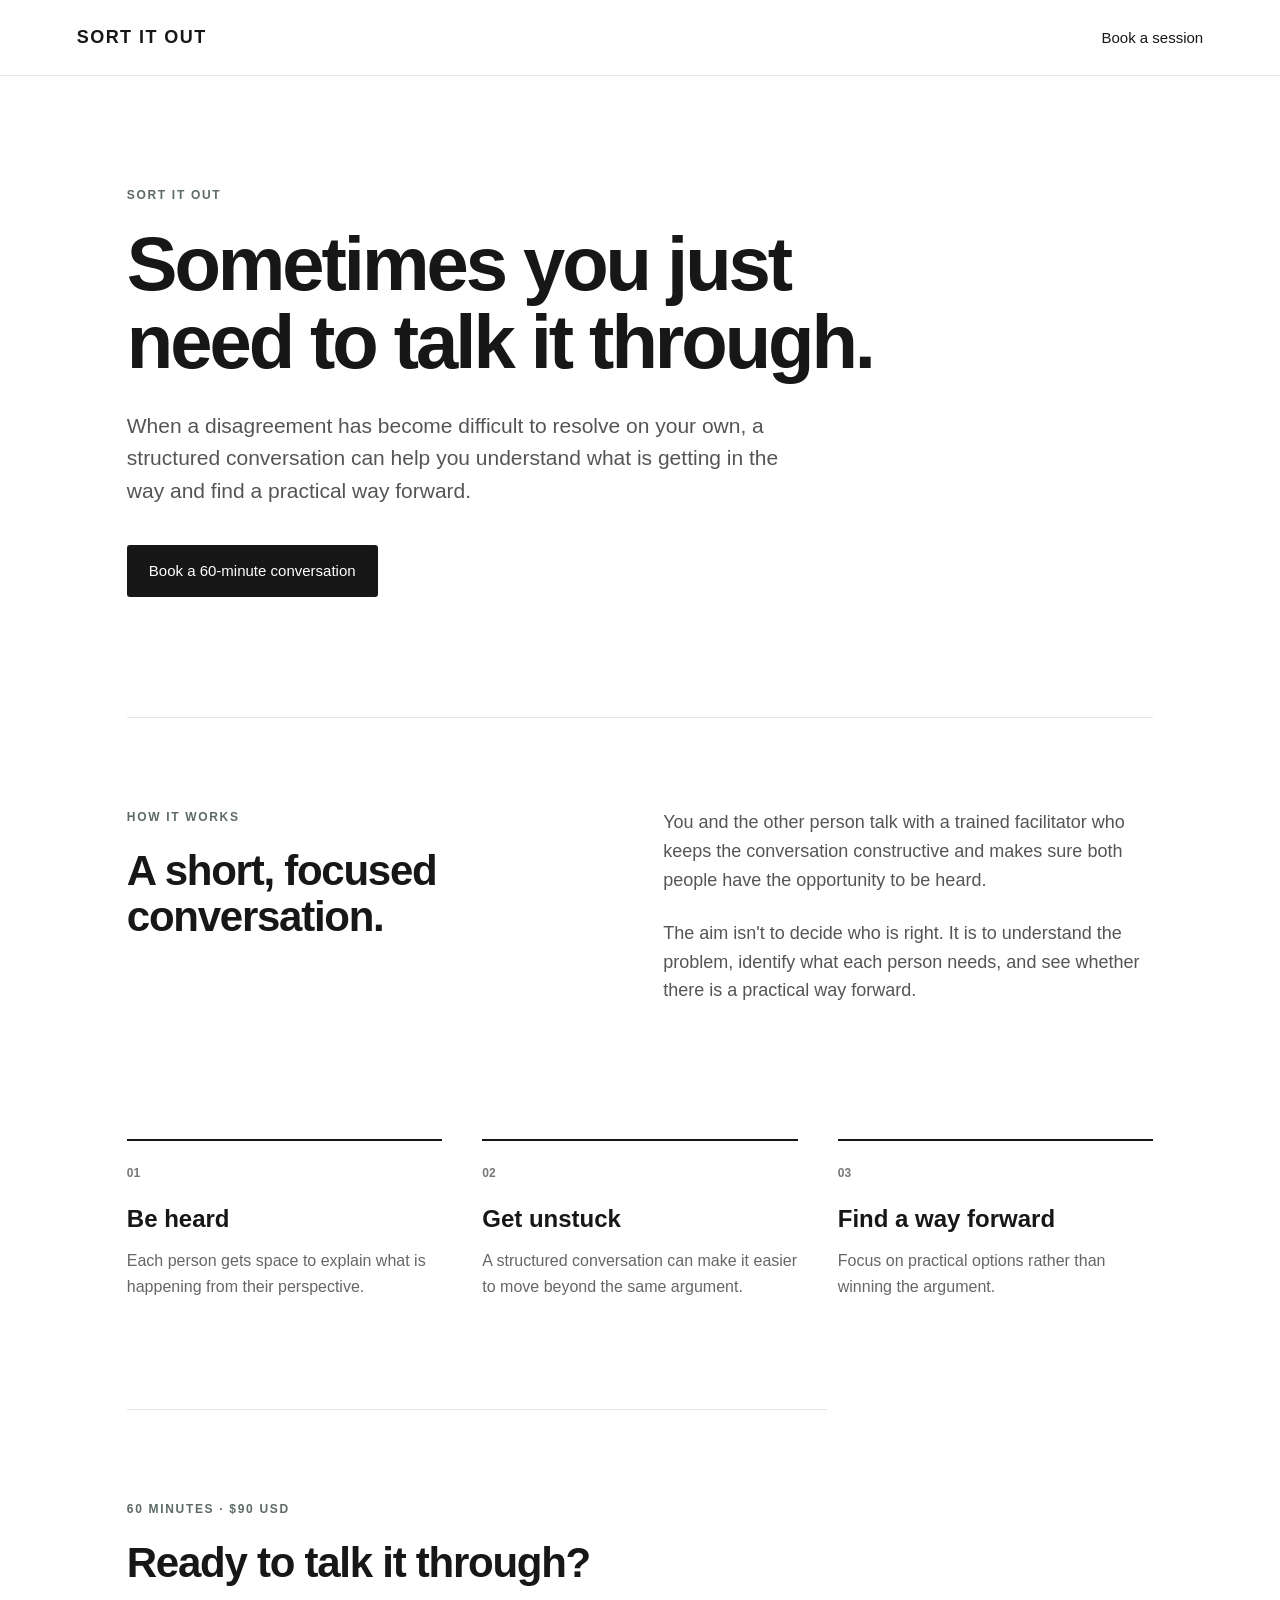
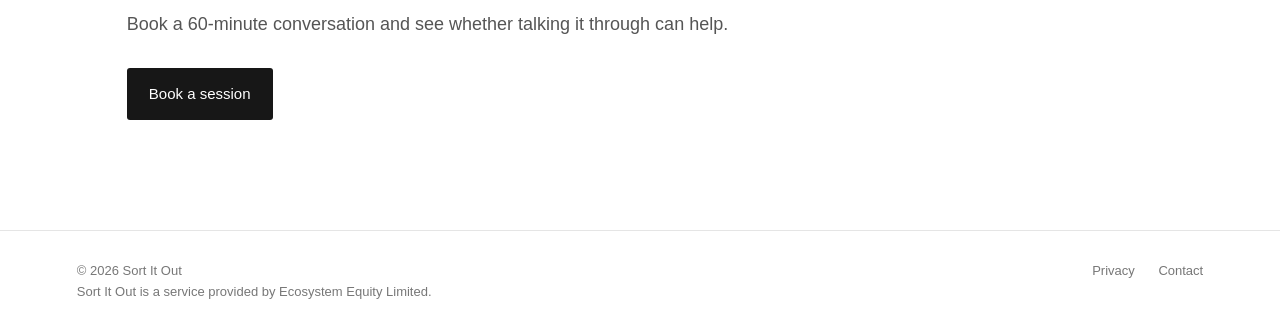
==== index.html @ 5a7c3847 "Update booking link in index.html" ====
<!DOCTYPE html>
<html lang="en">
<head>
    <meta charset="UTF-8">
    <meta name="viewport" content="width=device-width, initial-scale=1.0">
    <title>Sort It Out — Find a way forward</title>
    <meta name="description" content="Sort It Out helps people have difficult conversations and find a practical way forward.">
    <link rel="stylesheet" href="style.css">
</head>

<body>

<header>
    <div class="logo">SORT IT OUT</div>
    <a href="https://calendly.com/sort-it-out/60-min">Book a session</a>
</header>

<main>

    <section class="hero">
        <p class="eyebrow">SORT IT OUT</p>

        <h1>Sometimes you just need to talk it through.</h1>

        <p class="intro">
            When a disagreement has become difficult to resolve on your own,
            a structured conversation can help you understand what is getting
            in the way and find a practical way forward.
        </p>

        <a class="button" href="https://calendly.com/mark-ecosystemequity/sort-it-out">
            Book a 60-minute conversation
        </a>
    </section>


    <section class="section">
        <div class="section-heading">
            <p class="eyebrow">HOW IT WORKS</p>
            <h2>A short, focused conversation.</h2>
        </div>

        <div class="text">
            <p>
                You and the other person talk with a trained facilitator who
                keeps the conversation constructive and makes sure both people
                have the opportunity to be heard.
            </p>

            <p>
                The aim isn't to decide who is right. It is to understand the
                problem, identify what each person needs, and see whether there
                is a practical way forward.
            </p>
        </div>
    </section>


    <section class="three-column">

        <div>
            <span>01</span>
            <h3>Be heard</h3>
            <p>
                Each person gets space to explain what is happening from
                their perspective.
            </p>
        </div>

        <div>
            <span>02</span>
            <h3>Get unstuck</h3>
            <p>
                A structured conversation can make it easier to move beyond
                the same argument.
            </p>
        </div>

        <div>
            <span>03</span>
            <h3>Find a way forward</h3>
            <p>
                Focus on practical options rather than winning the argument.
            </p>
        </div>

    </section>


    <section class="book" id="book">
        <p class="eyebrow">60 MINUTES · $90 USD</p>

        <h2>Ready to talk it through?</h2>

        <p>
            Book a 60-minute conversation and see whether talking it through
            can help.
        </p>

        <a class="button" href="https://calendly.com/mark-ecosystemequity/sort-it-out">
            Book a session
        </a>
    </section>

</main>


<footer>
    <div>
        <div>© 2026 Sort It Out</div>
        <div>Sort It Out is a service provided by Ecosystem Equity Limited.</div>
    </div>
    <div>
        <a href="#">Privacy</a>
        <a href="#">Contact</a>
    </div>
</footer>

</body>
</html>
---- style.css ----
* {
    box-sizing: border-box;
}

html {
    scroll-behavior: smooth;
}

body {
    margin: 0;
    font-family: Arial, Helvetica, sans-serif;
    color: #171717;
    background: #ffffff;
    line-height: 1.6;
}

header {
    height: 76px;
    padding: 0 6vw;
    display: flex;
    align-items: center;
    justify-content: space-between;
    border-bottom: 1px solid #e8e8e8;
}

.logo {
    font-size: 18px;
    font-weight: 700;
    letter-spacing: 0.08em;
}

header a {
    color: #171717;
    text-decoration: none;
    font-size: 15px;
}

main {
    max-width: 1180px;
    margin: 0 auto;
    padding: 0 6vw;
}

.hero {
    max-width: 850px;
    padding: 110px 0 120px;
}

.eyebrow {
    margin: 0 0 20px;
    font-size: 12px;
    font-weight: 700;
    letter-spacing: 0.14em;
    color: #5d6b64;
}

h1 {
    max-width: 800px;
    margin: 0 0 28px;
    font-size: clamp(44px, 6vw, 76px);
    line-height: 1.03;
    letter-spacing: -0.04em;
    font-weight: 600;
}

.intro {
    max-width: 680px;
    margin: 0 0 38px;
    font-size: 21px;
    line-height: 1.55;
    color: #555;
}

.button {
    display: inline-block;
    padding: 14px 22px;
    background: #171717;
    color: white;
    text-decoration: none;
    font-size: 15px;
    border-radius: 3px;
}

.section {
    padding: 90px 0;
    border-top: 1px solid #e5e5e5;
    display: grid;
    grid-template-columns: 1fr 1.2fr;
    gap: 10vw;
}

.section-heading h2,
.book h2 {
    margin: 0;
    font-size: 42px;
    line-height: 1.1;
    letter-spacing: -0.03em;
    font-weight: 600;
}

.text {
    max-width: 600px;
    font-size: 18px;
    color: #555;
}

.text p {
    margin-top: 0;
    margin-bottom: 24px;
}

.three-column {
    padding: 20px 0 110px;
    display: grid;
    grid-template-columns: repeat(3, 1fr);
    gap: 40px;
}

.three-column div {
    border-top: 2px solid #171717;
    padding-top: 18px;
}

.three-column span {
    font-size: 12px;
    font-weight: 700;
    color: #777;
}

h3 {
    margin: 15px 0 10px;
    font-size: 24px;
    font-weight: 600;
}

.three-column p {
    margin: 0;
    color: #666;
}

.book {
    padding: 90px 0 110px;
    border-top: 1px solid #e5e5e5;
    max-width: 700px;
}

.book p:not(.eyebrow) {
    margin: 24px 0 30px;
    font-size: 18px;
    color: #555;
}

footer {
    padding: 30px 6vw;
    border-top: 1px solid #e5e5e5;
    display: flex;
    justify-content: space-between;
    color: #777;
    font-size: 13px;
}

footer a {
    margin-left: 20px;
    color: #777;
    text-decoration: none;
}

@media (max-width: 700px) {

    header {
        padding: 0 5vw;
    }

    main {
        padding: 0 5vw;
    }

    .hero {
        padding: 75px 0 85px;
    }

    h1 {
        font-size: 48px;
    }

    .intro {
        font-size: 18px;
    }

    .section {
        display: block;
        padding: 70px 0;
    }

    .section-heading {
        margin-bottom: 35px;
    }

    .section-heading h2,
    .book h2 {
        font-size: 34px;
    }

    .three-column {
        display: block;
        padding: 10px 0 80px;
    }

    .three-column div {
        margin-bottom: 45px;
    }

    footer {
        display: block;
        padding: 25px 5vw;
    }

    footer div:last-child {
        margin-top: 12px;
    }

    footer a {
        margin-left: 0;
        margin-right: 20px;
    }
}
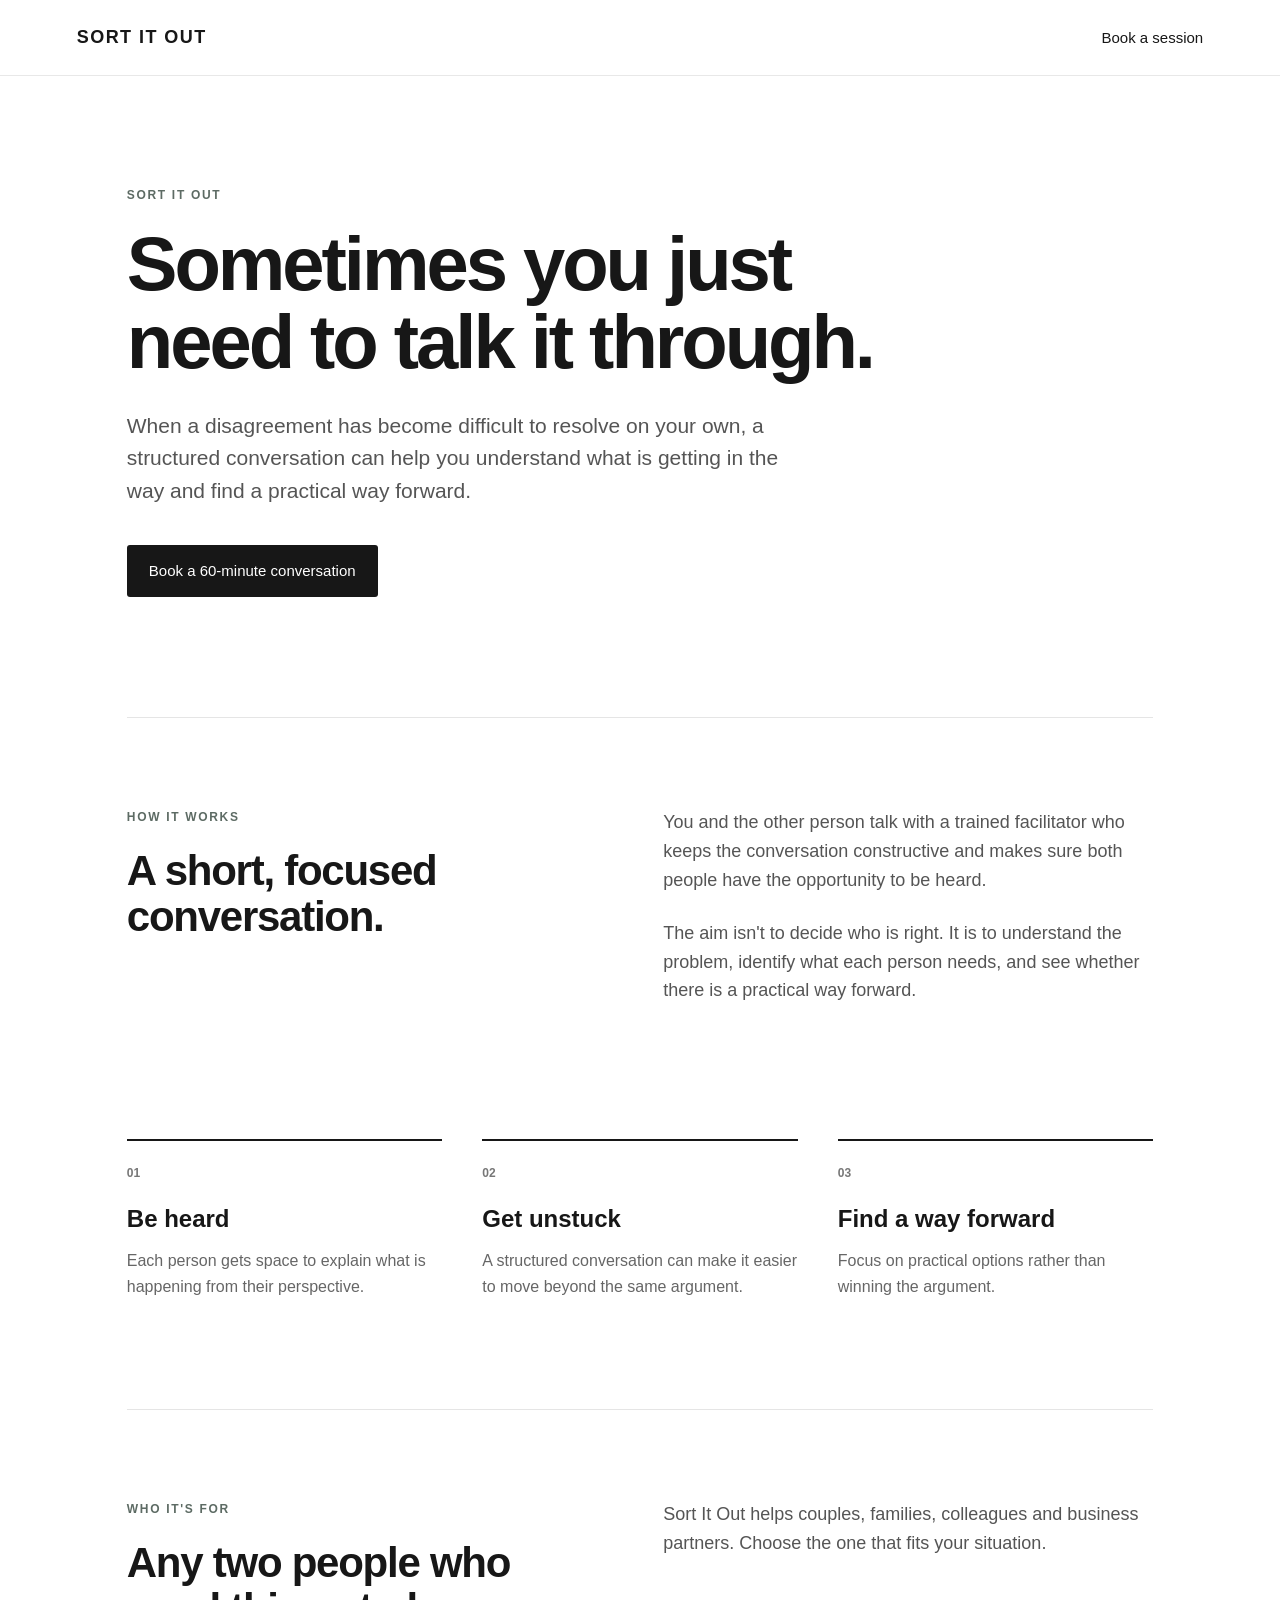
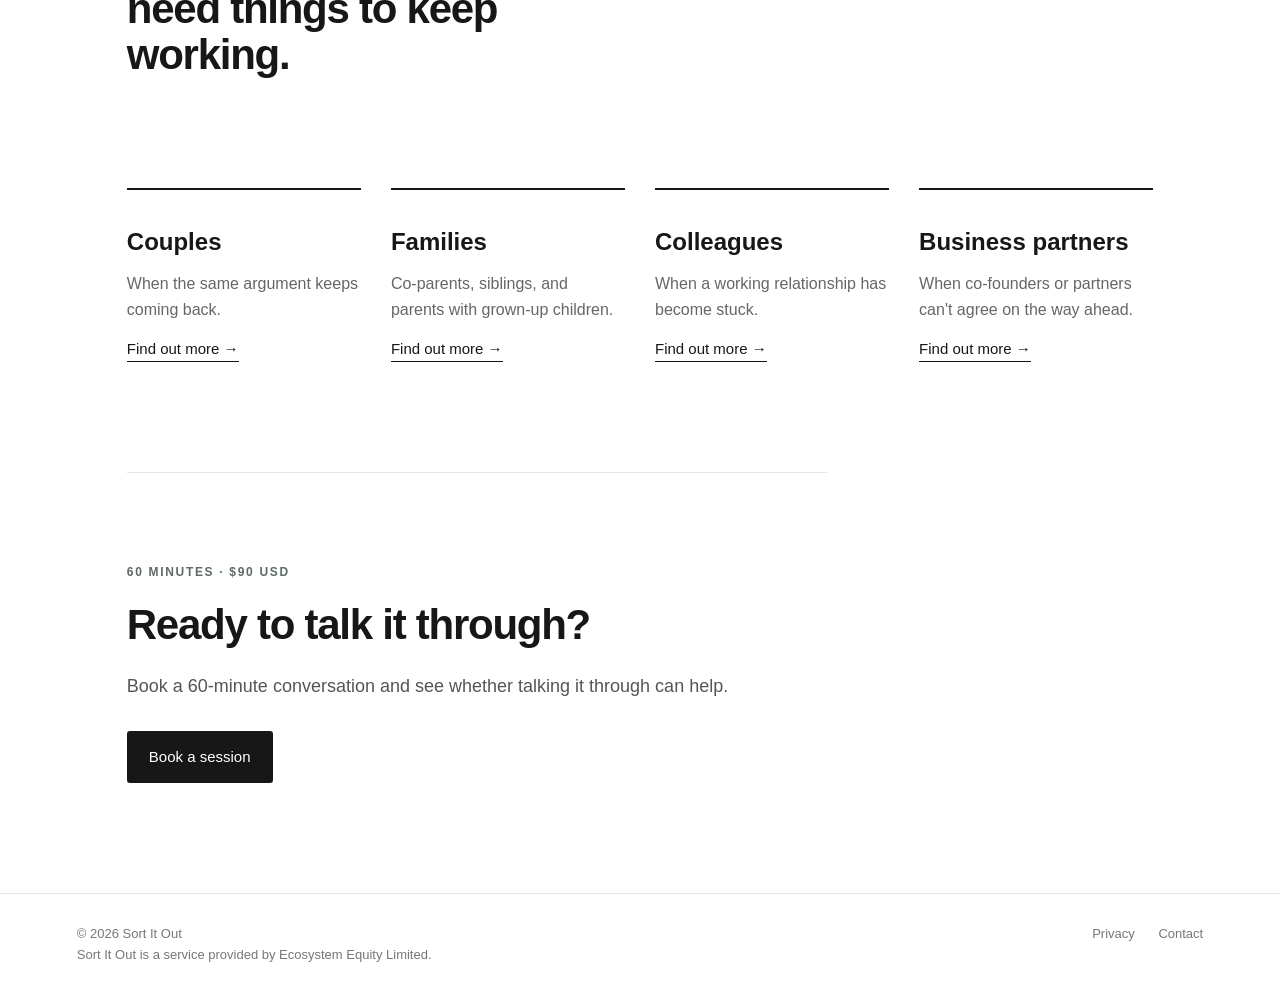
==== commit ac48ceb9: "Add audience pages for couples, families, colleagues and business partners Adds a "Who it's for" sec" ====
--- a/index.html
+++ b/index.html
@@ -87,6 +87,58 @@
     </section>
 
 
+    <section class="section">
+        <div class="section-heading">
+            <p class="eyebrow">WHO IT'S FOR</p>
+            <h2>Any two people who need things to keep working.</h2>
+        </div>
+
+        <div class="text">
+            <p>
+                Sort It Out helps couples, families, colleagues and business
+                partners. Choose the one that fits your situation.
+            </p>
+        </div>
+    </section>
+
+
+    <section class="three-column four-column">
+
+        <div>
+            <h3><a href="couples.html">Couples</a></h3>
+            <p>
+                When the same argument keeps coming back.
+            </p>
+            <a class="more" href="couples.html">Find out more →</a>
+        </div>
+
+        <div>
+            <h3><a href="families.html">Families</a></h3>
+            <p>
+                Co-parents, siblings, and parents with grown-up children.
+            </p>
+            <a class="more" href="families.html">Find out more →</a>
+        </div>
+
+        <div>
+            <h3><a href="colleagues.html">Colleagues</a></h3>
+            <p>
+                When a working relationship has become stuck.
+            </p>
+            <a class="more" href="colleagues.html">Find out more →</a>
+        </div>
+
+        <div>
+            <h3><a href="business-partners.html">Business partners</a></h3>
+            <p>
+                When co-founders or partners can't agree on the way ahead.
+            </p>
+            <a class="more" href="business-partners.html">Find out more →</a>
+        </div>
+
+    </section>
+
+
     <section class="book" id="book">
         <p class="eyebrow">60 MINUTES · $90 USD</p>
 
--- a/style.css
+++ b/style.css
@@ -165,6 +165,33 @@
     text-decoration: none;
 }
 
+/* Audience cards and pages */
+
+.four-column {
+    grid-template-columns: repeat(4, 1fr);
+    gap: 30px;
+}
+
+.three-column h3 a {
+    color: inherit;
+    text-decoration: none;
+}
+
+.three-column .more {
+    display: inline-block;
+    margin-top: 14px;
+    color: #171717;
+    font-size: 15px;
+    text-decoration: none;
+    border-bottom: 1px solid #171717;
+}
+
+@media (max-width: 1000px) and (min-width: 701px) {
+    .four-column {
+        grid-template-columns: repeat(2, 1fr);
+    }
+}
+
 @media (max-width: 700px) {
 
     header {
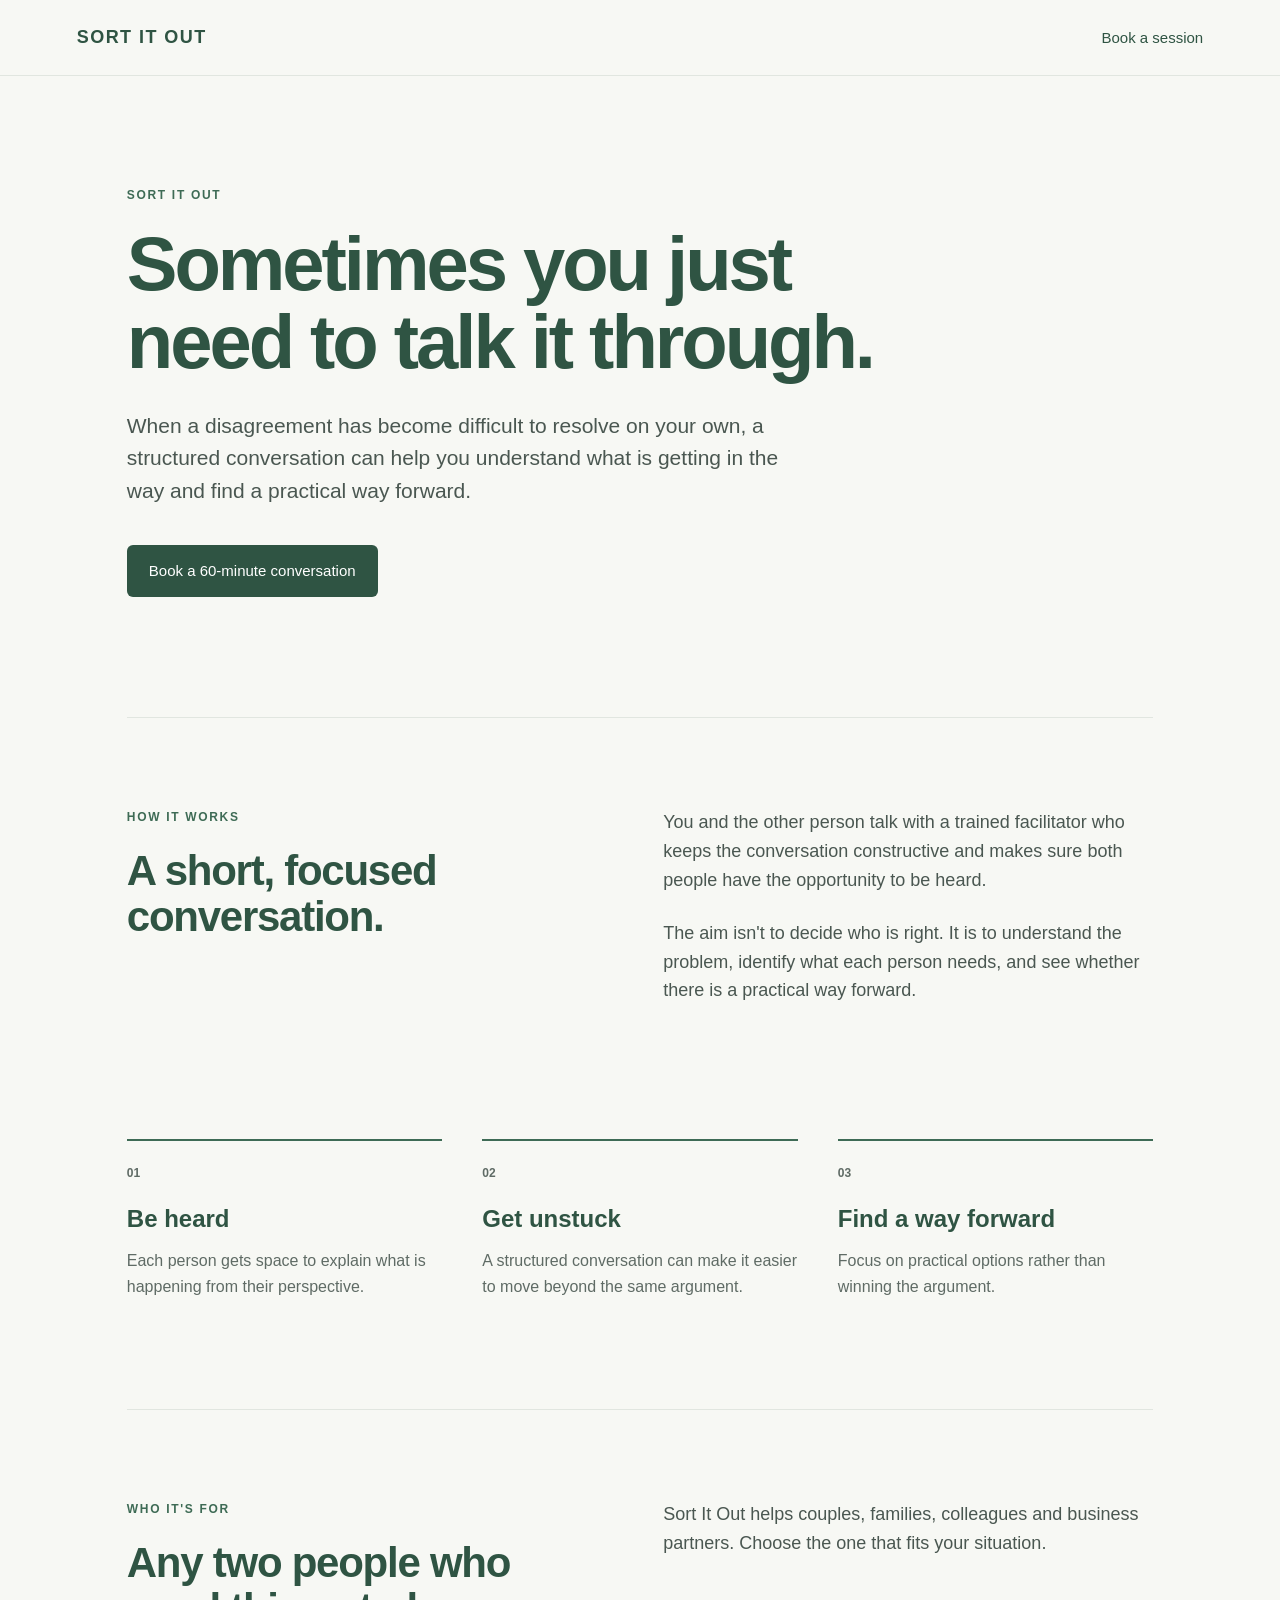
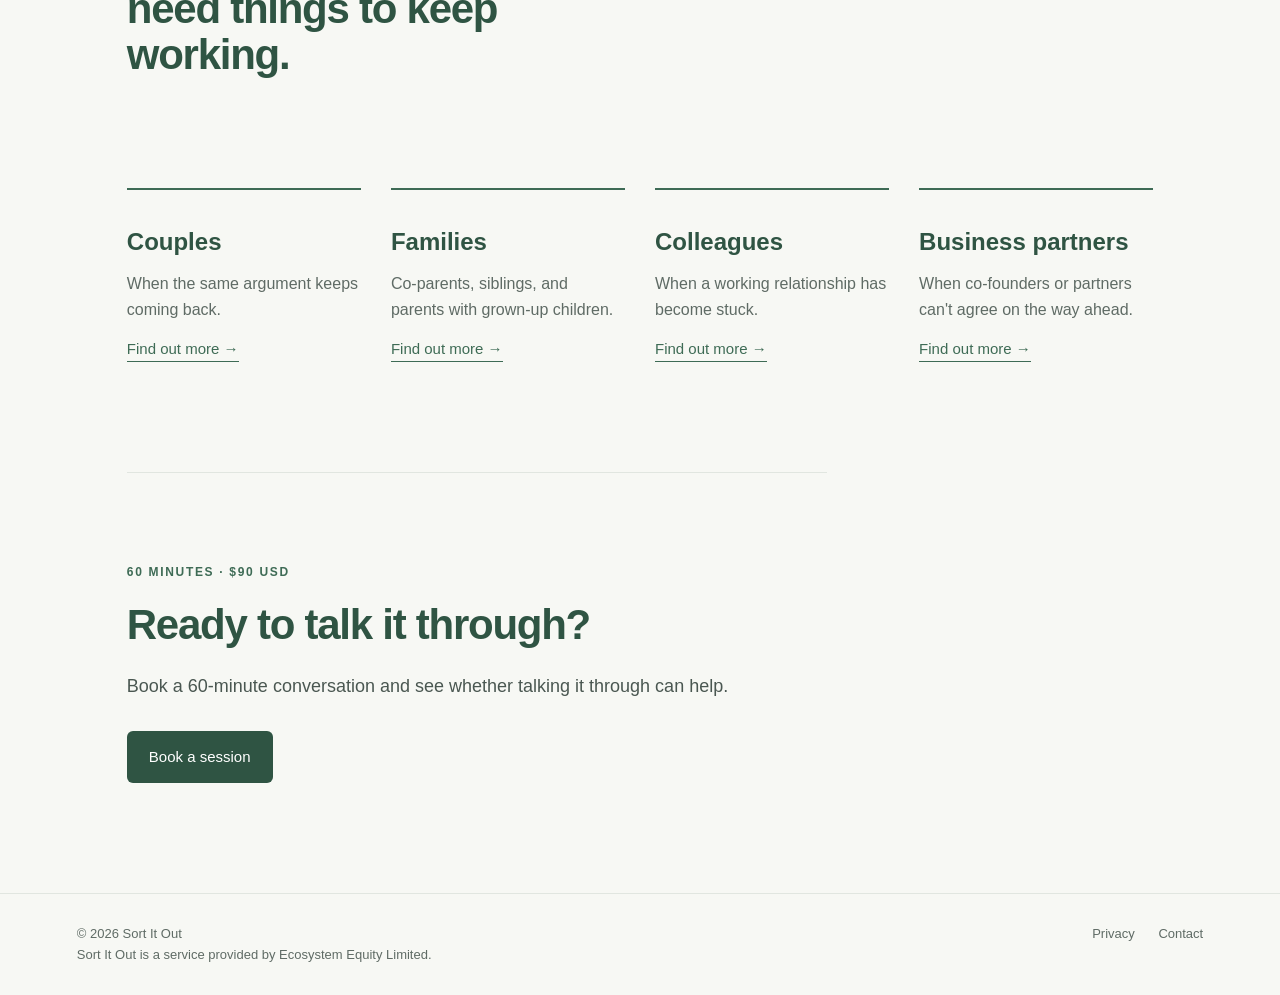
==== commit d7b2b1ac: "Add version tag to stylesheet links so browsers load the latest styles Co-Authored-By: Claude Opus 5" ====
--- a/index.html
+++ b/index.html
@@ -5,7 +5,7 @@
     <meta name="viewport" content="width=device-width, initial-scale=1.0">
     <title>Sort It Out — Find a way forward</title>
     <meta name="description" content="Sort It Out helps people have difficult conversations and find a practical way forward.">
-    <link rel="stylesheet" href="style.css">
+    <link rel="stylesheet" href="style.css?v=2">
 </head>
 
 <body>
--- a/style.css
+++ b/style.css
@@ -9,8 +9,8 @@
 body {
     margin: 0;
     font-family: Arial, Helvetica, sans-serif;
-    color: #171717;
-    background: #ffffff;
+    color: #2f5443;
+    background: #f7f8f4;
     line-height: 1.6;
 }
 
@@ -20,7 +20,7 @@
     display: flex;
     align-items: center;
     justify-content: space-between;
-    border-bottom: 1px solid #e8e8e8;
+    border-bottom: 1px solid #e1e6e0;
 }
 
 .logo {
@@ -30,7 +30,7 @@
 }
 
 header a {
-    color: #171717;
+    color: #2f5443;
     text-decoration: none;
     font-size: 15px;
 }
@@ -51,7 +51,7 @@
     font-size: 12px;
     font-weight: 700;
     letter-spacing: 0.14em;
-    color: #5d6b64;
+    color: #3e6b55;
 }
 
 h1 {
@@ -68,22 +68,39 @@
     margin: 0 0 38px;
     font-size: 21px;
     line-height: 1.55;
-    color: #555;
+    color: #4a5751;
 }
 
 .button {
     display: inline-block;
     padding: 14px 22px;
-    background: #171717;
+    background: #2f5443;
     color: white;
     text-decoration: none;
     font-size: 15px;
-    border-radius: 3px;
+    border-radius: 6px;
+    transition: background-color 0.15s ease;
+}
+
+.button:hover {
+    background: #24423a;
+}
+
+a:focus-visible {
+    outline: 2px solid #3e6b55;
+    outline-offset: 3px;
+    border-radius: 4px;
+}
+
+.three-column .more:hover,
+header a:hover,
+footer a:hover {
+    color: #2f5443;
 }
 
 .section {
     padding: 90px 0;
-    border-top: 1px solid #e5e5e5;
+    border-top: 1px solid #e1e6e0;
     display: grid;
     grid-template-columns: 1fr 1.2fr;
     gap: 10vw;
@@ -101,7 +118,7 @@
 .text {
     max-width: 600px;
     font-size: 18px;
-    color: #555;
+    color: #4a5751;
 }
 
 .text p {
@@ -117,14 +134,14 @@
 }
 
 .three-column div {
-    border-top: 2px solid #171717;
+    border-top: 2px solid #3e6b55;
     padding-top: 18px;
 }
 
 .three-column span {
     font-size: 12px;
     font-weight: 700;
-    color: #777;
+    color: #5f6b65;
 }
 
 h3 {
@@ -135,33 +152,33 @@
 
 .three-column p {
     margin: 0;
-    color: #666;
+    color: #5f6b65;
 }
 
 .book {
     padding: 90px 0 110px;
-    border-top: 1px solid #e5e5e5;
+    border-top: 1px solid #e1e6e0;
     max-width: 700px;
 }
 
 .book p:not(.eyebrow) {
     margin: 24px 0 30px;
     font-size: 18px;
-    color: #555;
+    color: #4a5751;
 }
 
 footer {
     padding: 30px 6vw;
-    border-top: 1px solid #e5e5e5;
+    border-top: 1px solid #e1e6e0;
     display: flex;
     justify-content: space-between;
-    color: #777;
+    color: #5f6b65;
     font-size: 13px;
 }
 
 footer a {
     margin-left: 20px;
-    color: #777;
+    color: #5f6b65;
     text-decoration: none;
 }
 
@@ -180,10 +197,10 @@
 .three-column .more {
     display: inline-block;
     margin-top: 14px;
-    color: #171717;
+    color: #3e6b55;
     font-size: 15px;
     text-decoration: none;
-    border-bottom: 1px solid #171717;
+    border-bottom: 1px solid #3e6b55;
 }
 
 @media (max-width: 1000px) and (min-width: 701px) {
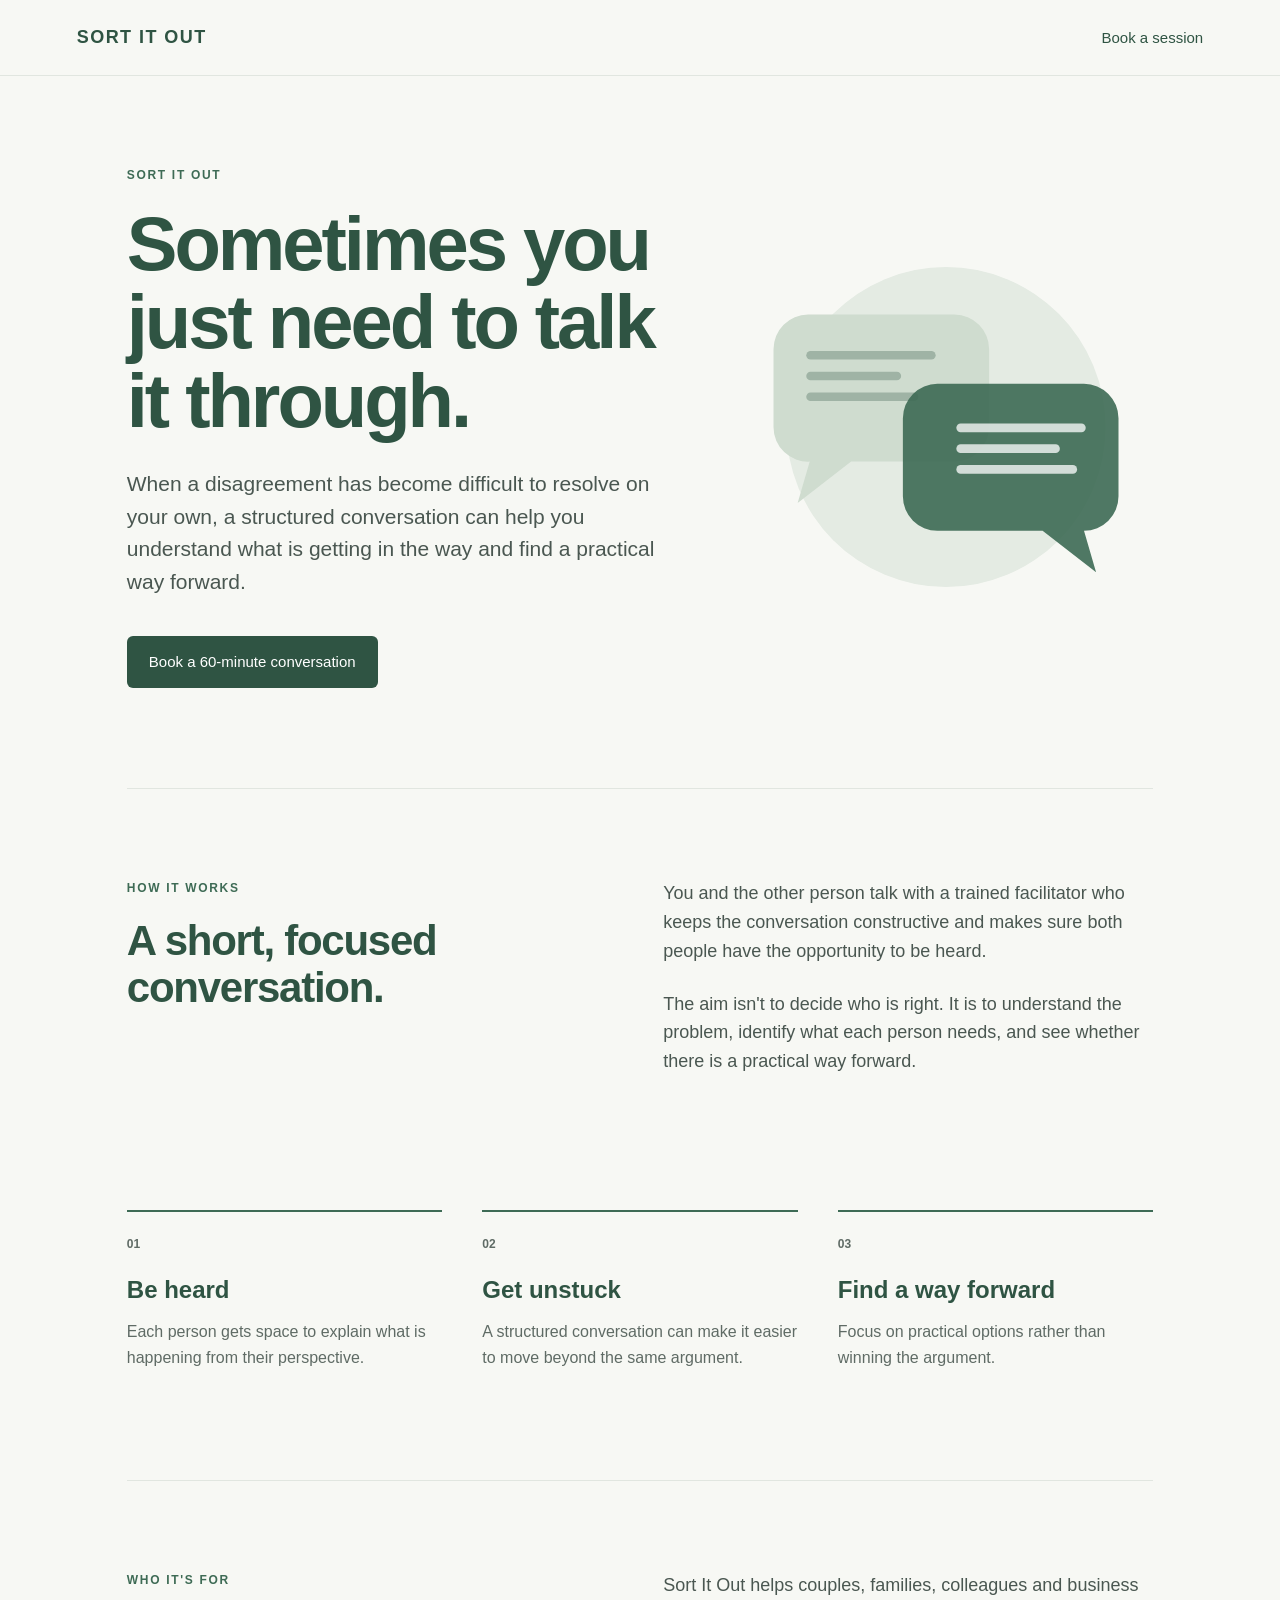
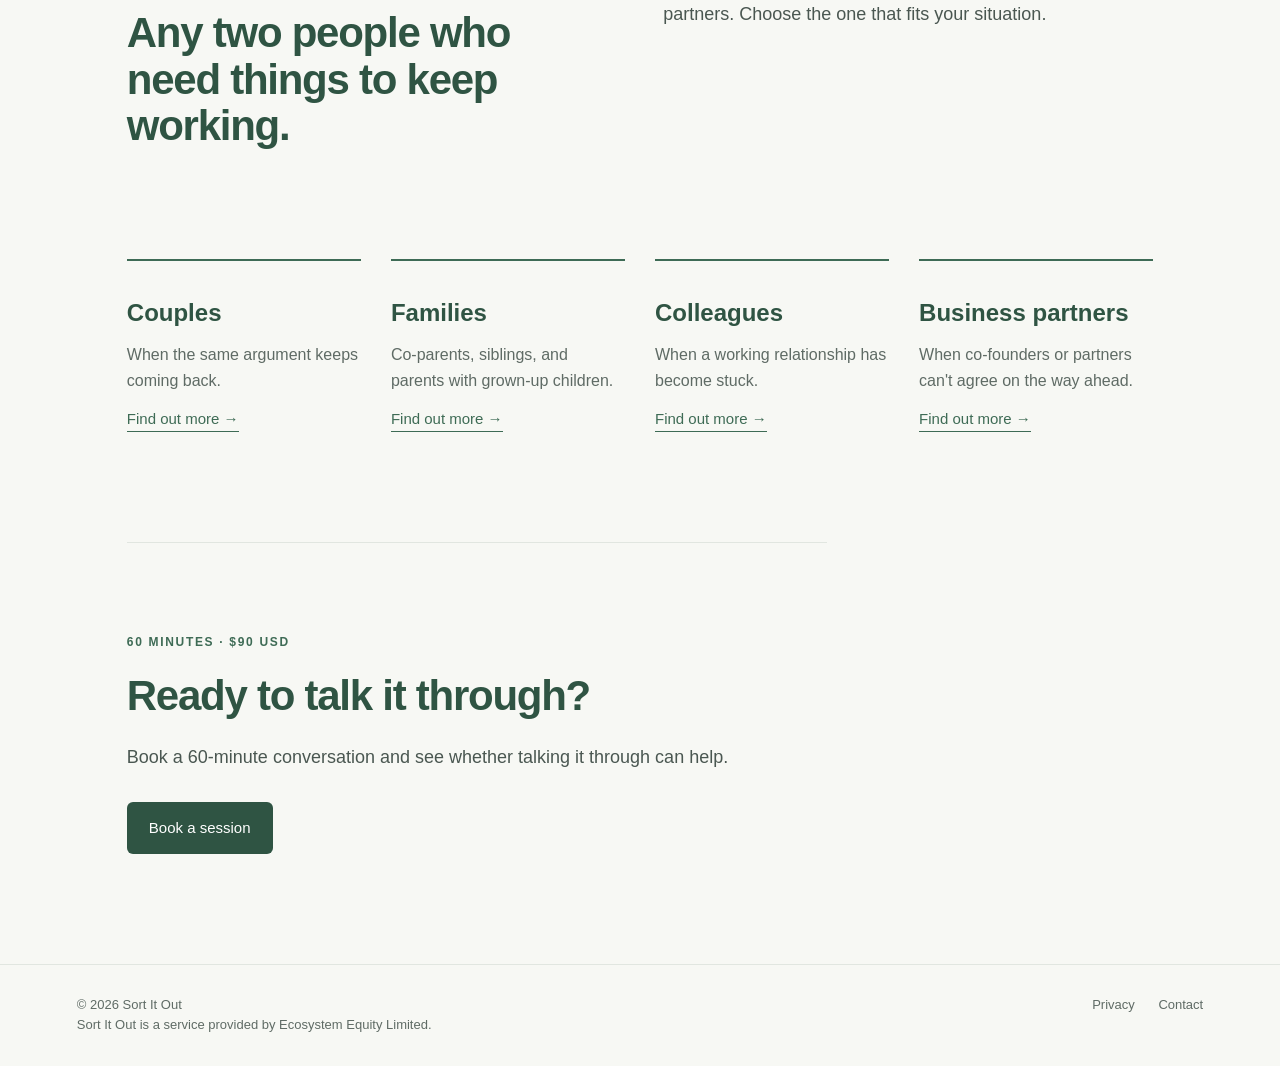
==== commit 5b939777: "Add speech-bubble illustration beside the home page headline Shown to the right of the headline on w" ====
--- a/index.html
+++ b/index.html
@@ -5,7 +5,7 @@
     <meta name="viewport" content="width=device-width, initial-scale=1.0">
     <title>Sort It Out — Find a way forward</title>
     <meta name="description" content="Sort It Out helps people have difficult conversations and find a practical way forward.">
-    <link rel="stylesheet" href="style.css?v=2">
+    <link rel="stylesheet" href="style.css?v=3">
 </head>
 
 <body>
@@ -17,7 +17,8 @@
 
 <main>
 
-    <section class="hero">
+    <section class="hero hero-split">
+        <div class="hero-text">
         <p class="eyebrow">SORT IT OUT</p>
 
         <h1>Sometimes you just need to talk it through.</h1>
@@ -31,6 +32,11 @@
         <a class="button" href="https://calendly.com/mark-ecosystemequity/sort-it-out">
             Book a 60-minute conversation
         </a>
+        </div>
+
+        <div class="hero-art">
+            <img src="conversation.svg" alt="" width="480" height="400">
+        </div>
     </section>
 
 
--- a/style.css
+++ b/style.css
@@ -182,6 +182,39 @@
     text-decoration: none;
 }
 
+/* Home page hero with illustration */
+
+.hero-split {
+    max-width: none;
+    display: grid;
+    grid-template-columns: 1.15fr 0.85fr;
+    gap: 4vw;
+    align-items: center;
+    padding: 90px 0 100px;
+}
+
+.hero-art img {
+    display: block;
+    width: 100%;
+    height: auto;
+}
+
+@media (max-width: 700px) {
+    .hero-split {
+        display: block;
+        padding: 60px 0 70px;
+    }
+
+    .hero-art {
+        margin-top: 40px;
+    }
+
+    .hero-art img {
+        max-width: 300px;
+        margin: 0 auto;
+    }
+}
+
 /* Audience cards and pages */
 
 .four-column {
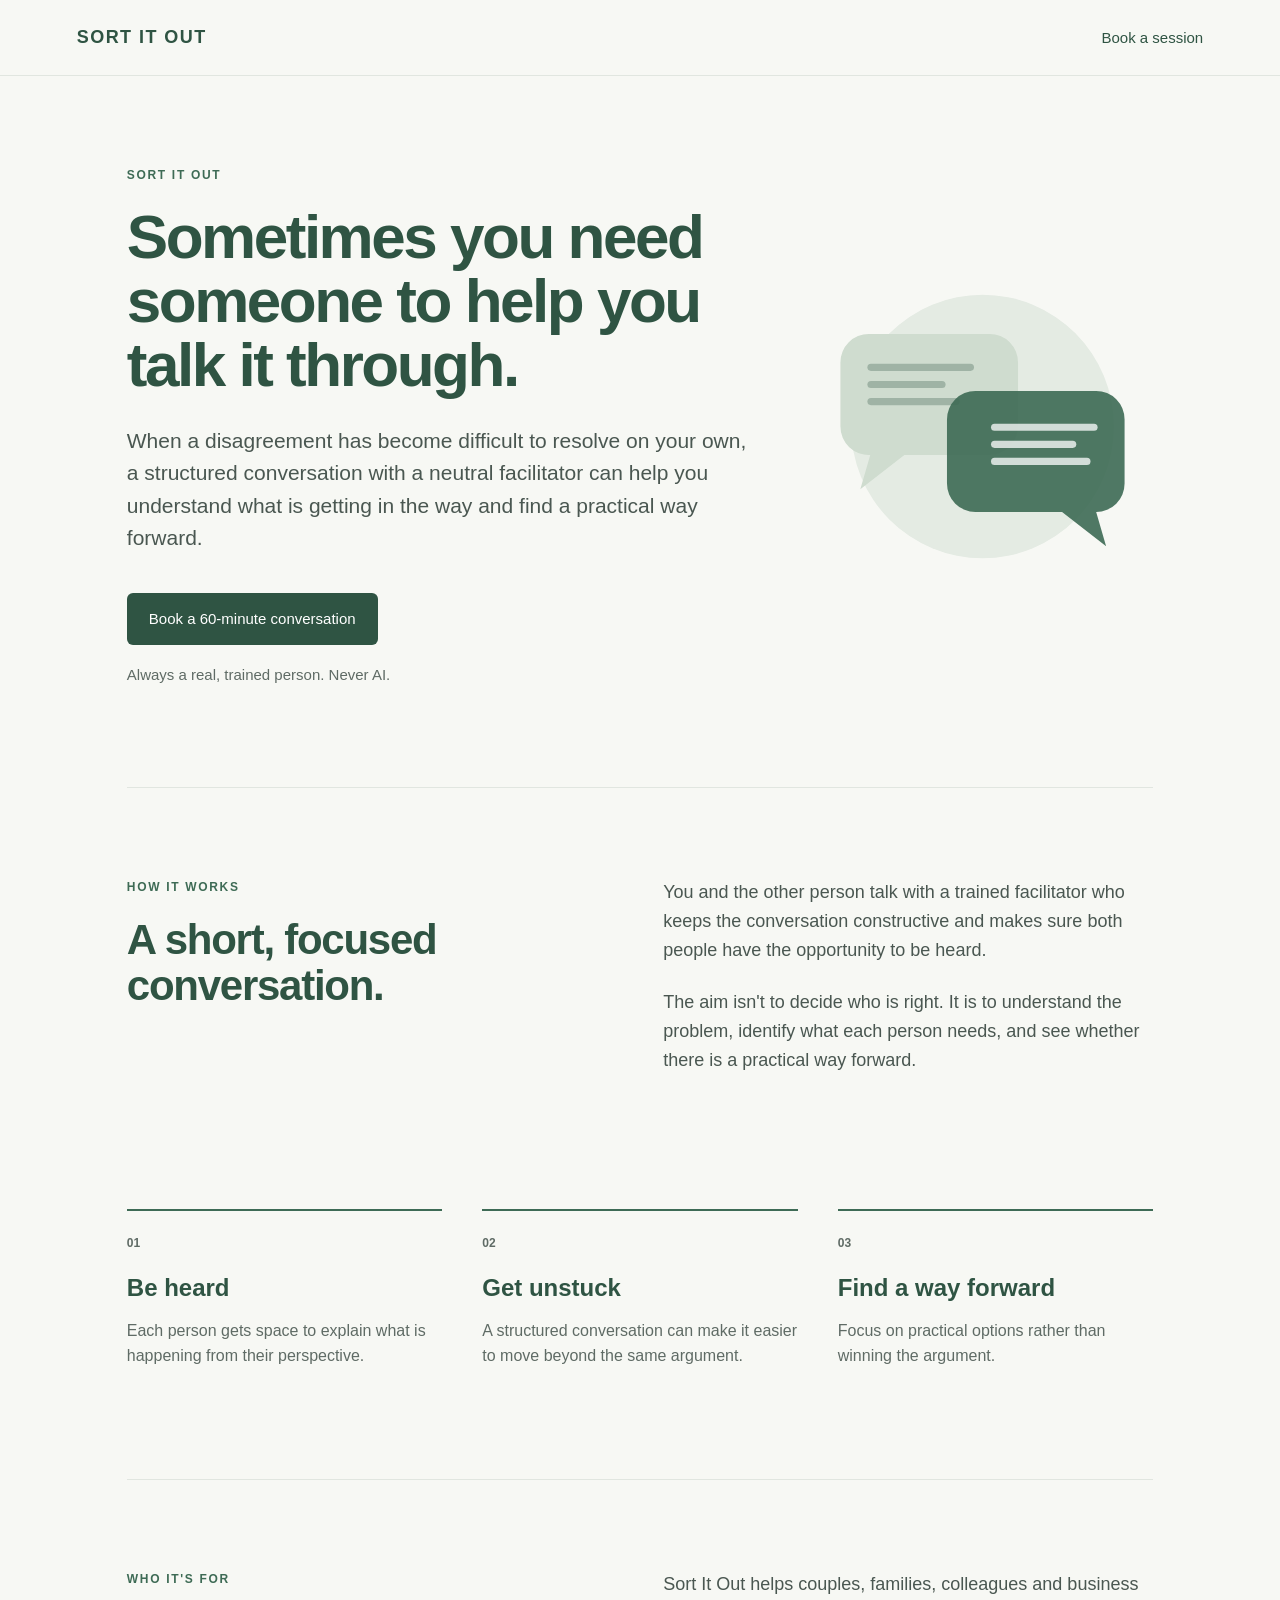
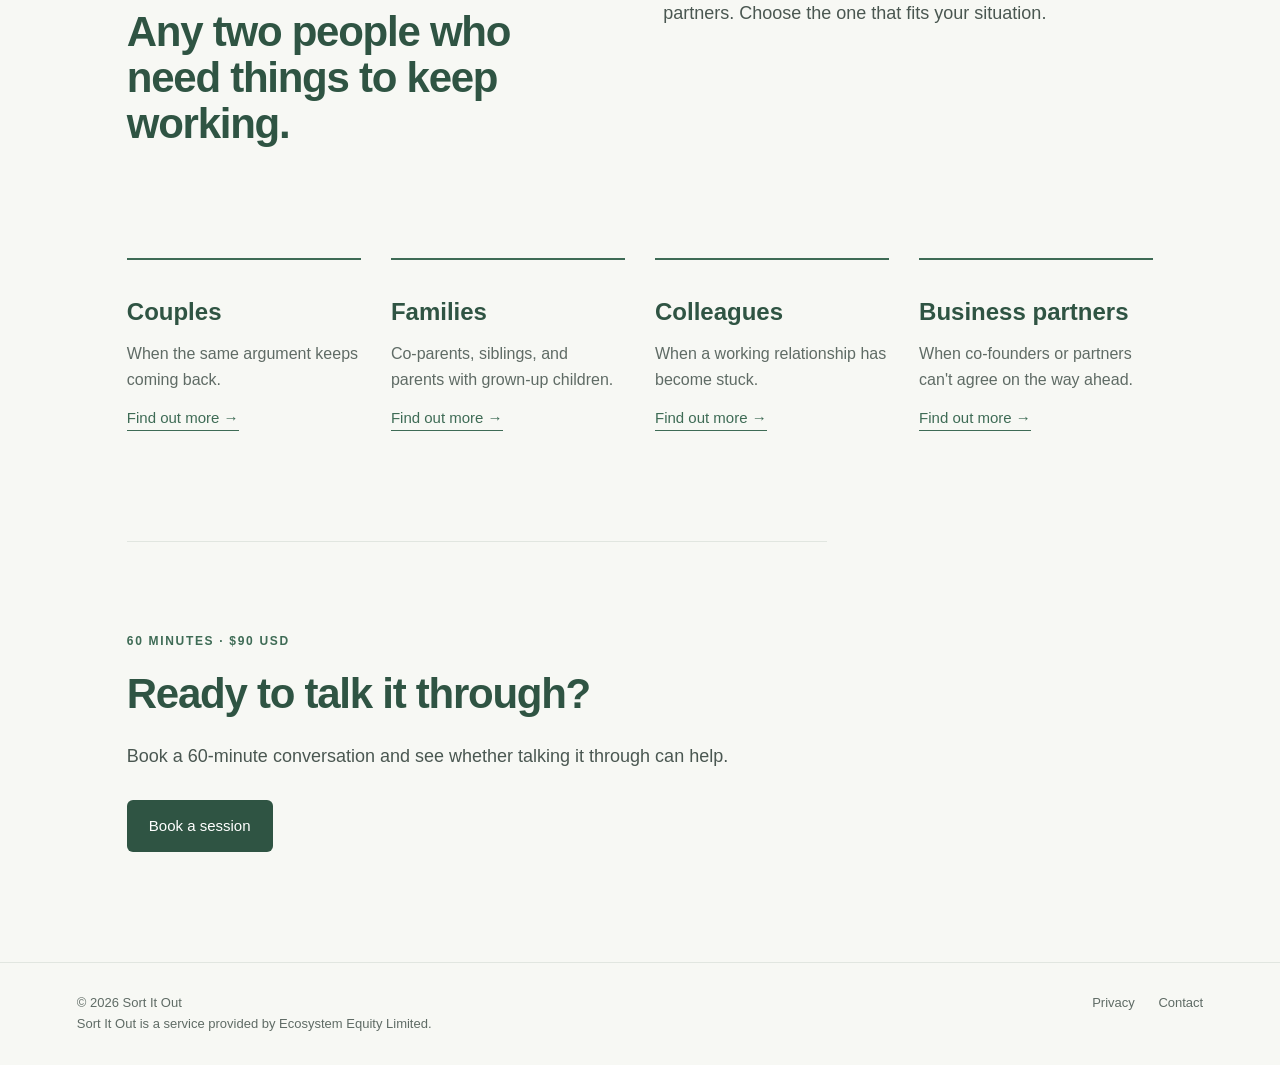
==== commit 50ebf724: "New headline and human-only reassurance on the home page Headline now reads "Sometimes you need some" ====
--- a/index.html
+++ b/index.html
@@ -5,7 +5,7 @@
     <meta name="viewport" content="width=device-width, initial-scale=1.0">
     <title>Sort It Out — Find a way forward</title>
     <meta name="description" content="Sort It Out helps people have difficult conversations and find a practical way forward.">
-    <link rel="stylesheet" href="style.css?v=3">
+    <link rel="stylesheet" href="style.css?v=6">
 </head>
 
 <body>
@@ -21,17 +21,19 @@
         <div class="hero-text">
         <p class="eyebrow">SORT IT OUT</p>
 
-        <h1>Sometimes you just need to talk it through.</h1>
+        <h1>Sometimes you need someone to help you talk it through.</h1>
 
         <p class="intro">
             When a disagreement has become difficult to resolve on your own,
-            a structured conversation can help you understand what is getting
-            in the way and find a practical way forward.
+            a structured conversation with a neutral facilitator can help you
+            understand what is getting in the way and find a practical way forward.
         </p>
 
         <a class="button" href="https://calendly.com/mark-ecosystemequity/sort-it-out">
             Book a 60-minute conversation
         </a>
+
+        <p class="hero-note">Always a real, trained person. Never AI.</p>
         </div>
 
         <div class="hero-art">
--- a/style.css
+++ b/style.css
@@ -187,10 +187,14 @@
 .hero-split {
     max-width: none;
     display: grid;
-    grid-template-columns: 1.15fr 0.85fr;
+    grid-template-columns: 1.3fr 0.7fr;
     gap: 4vw;
     align-items: center;
     padding: 90px 0 100px;
+}
+
+.hero-split h1 {
+    font-size: clamp(44px, 5vw, 62px);
 }
 
 .hero-art img {
@@ -200,18 +204,13 @@
 }
 
 @media (max-width: 700px) {
-    .hero-split {
+    /* On phones: hide the illustration to keep the page short */
+    .hero.hero-split {
         display: block;
-        padding: 60px 0 70px;
     }
 
     .hero-art {
-        margin-top: 40px;
-    }
-
-    .hero-art img {
-        max-width: 300px;
-        margin: 0 auto;
+        display: none;
     }
 }
 
@@ -301,3 +300,9 @@
         margin-right: 20px;
     }
 }
+
+.hero-note {
+    margin: 18px 0 0;
+    font-size: 15px;
+    color: #5f6b65;
+}
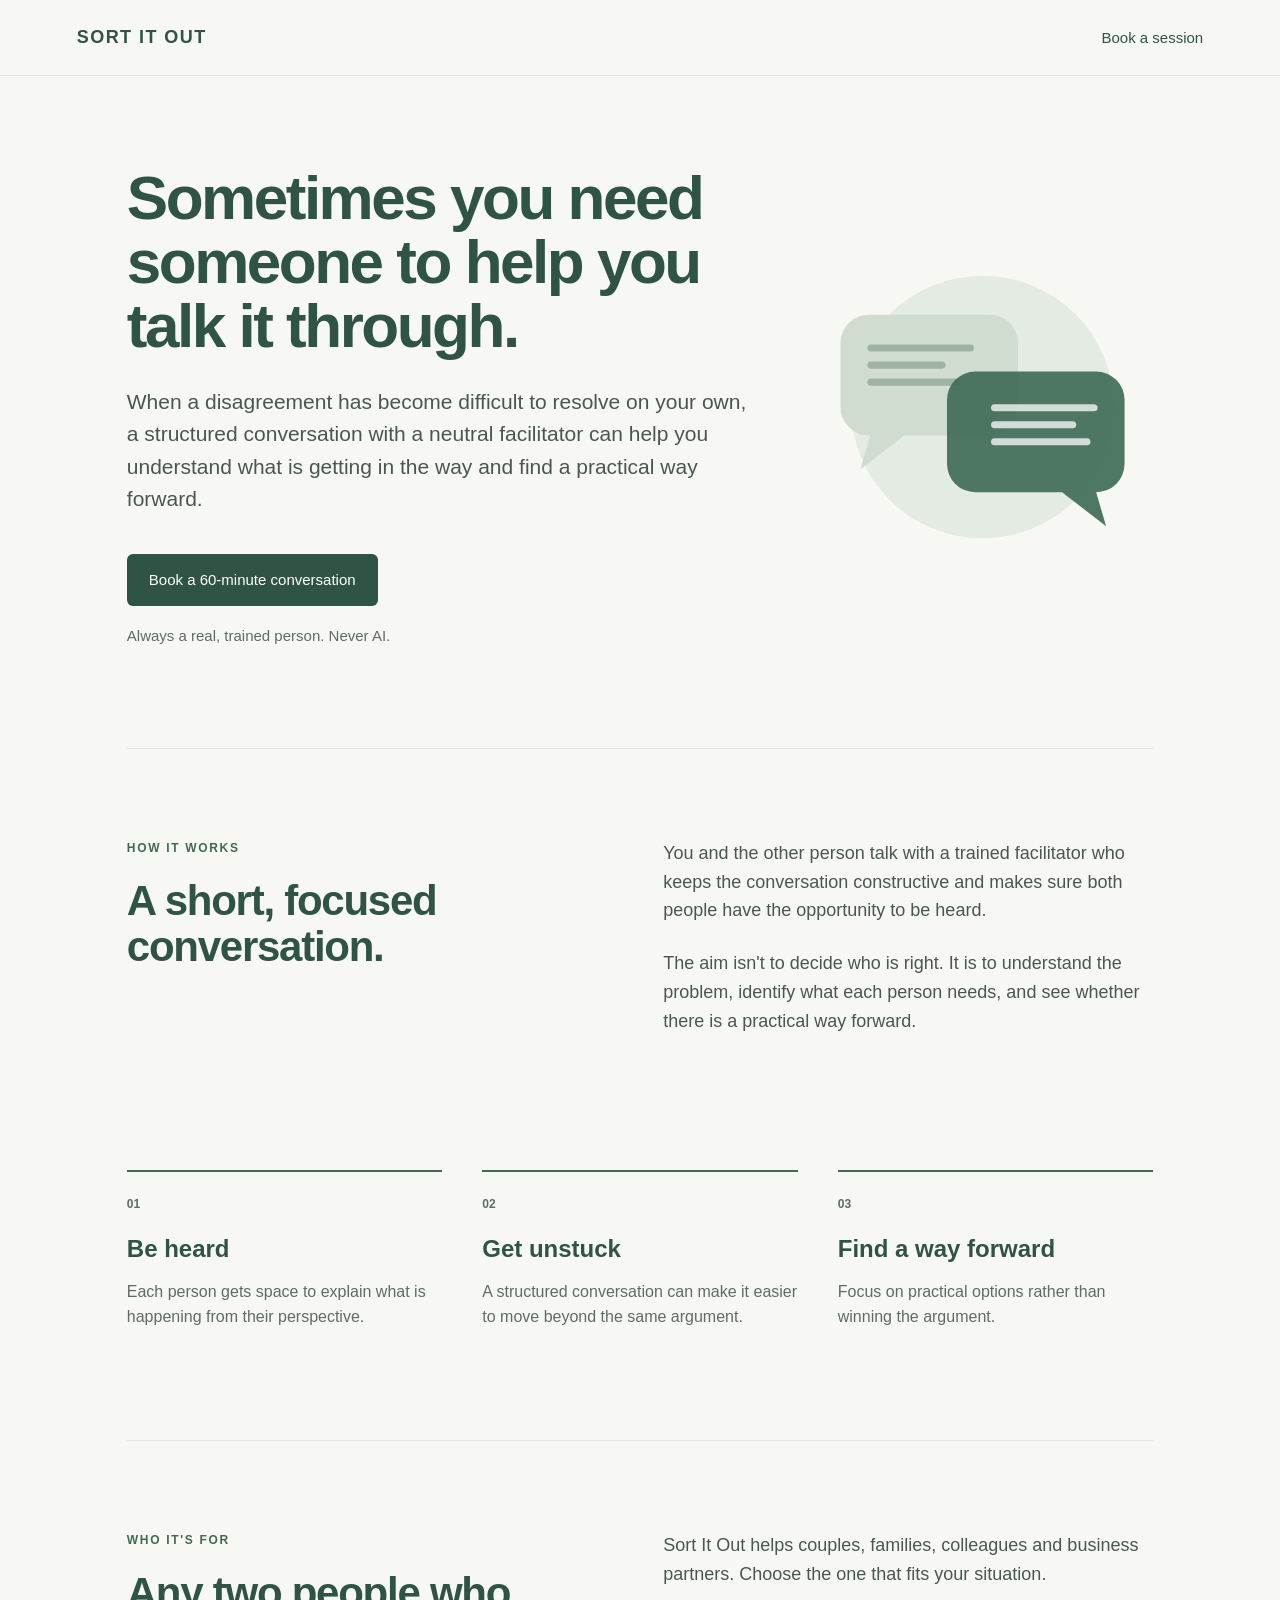
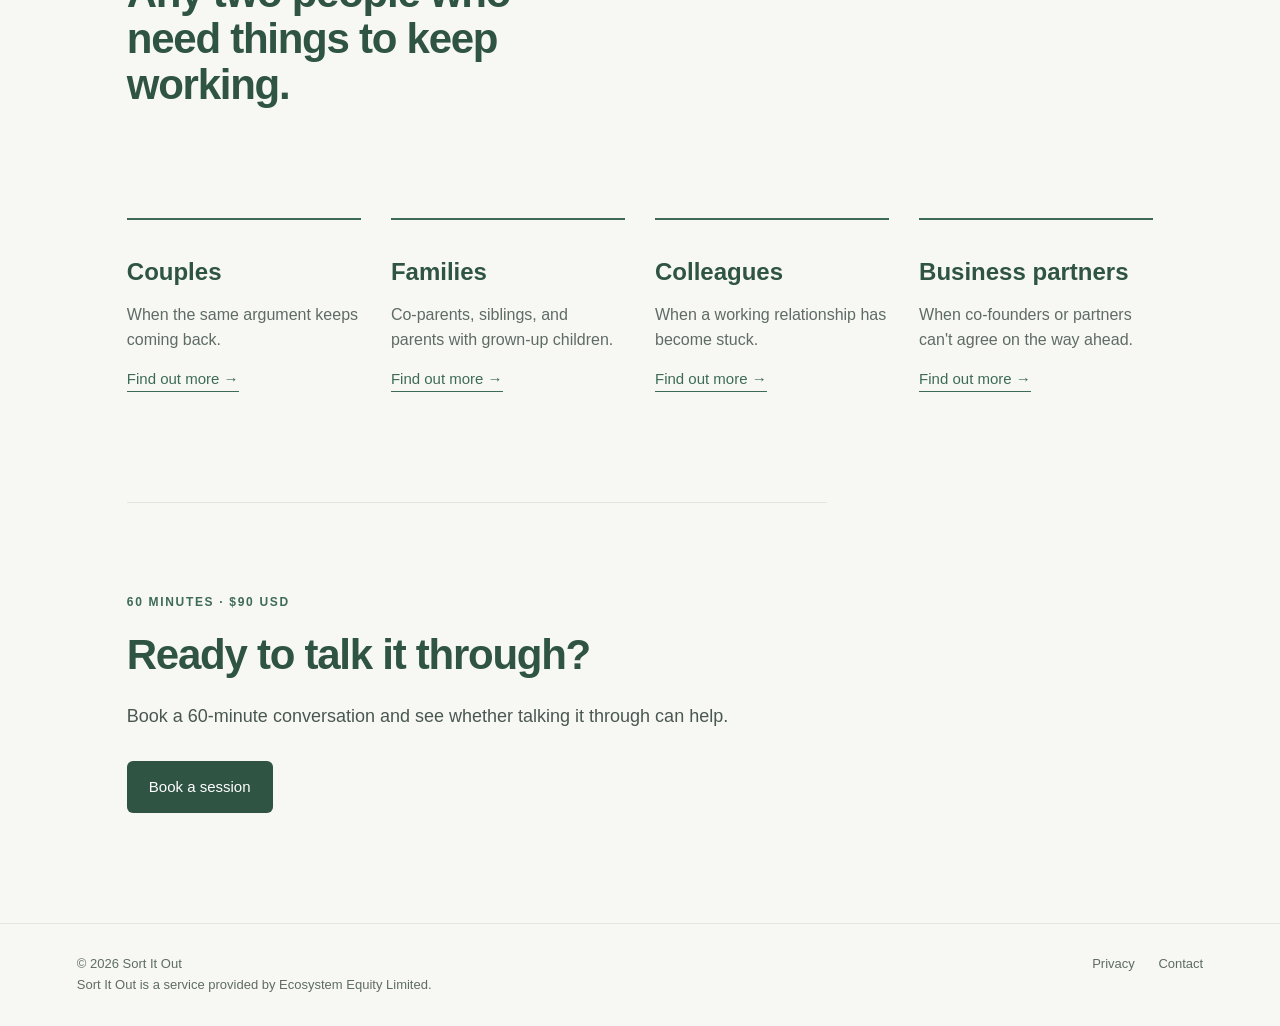
==== commit c6ddd5d8: "Remove duplicate "Sort It Out" label above the home page headline Co-Authored-By: Claude Opus 5.5 <n" ====
--- a/index.html
+++ b/index.html
@@ -19,8 +19,6 @@
 
     <section class="hero hero-split">
         <div class="hero-text">
-        <p class="eyebrow">SORT IT OUT</p>
-
         <h1>Sometimes you need someone to help you talk it through.</h1>
 
         <p class="intro">
